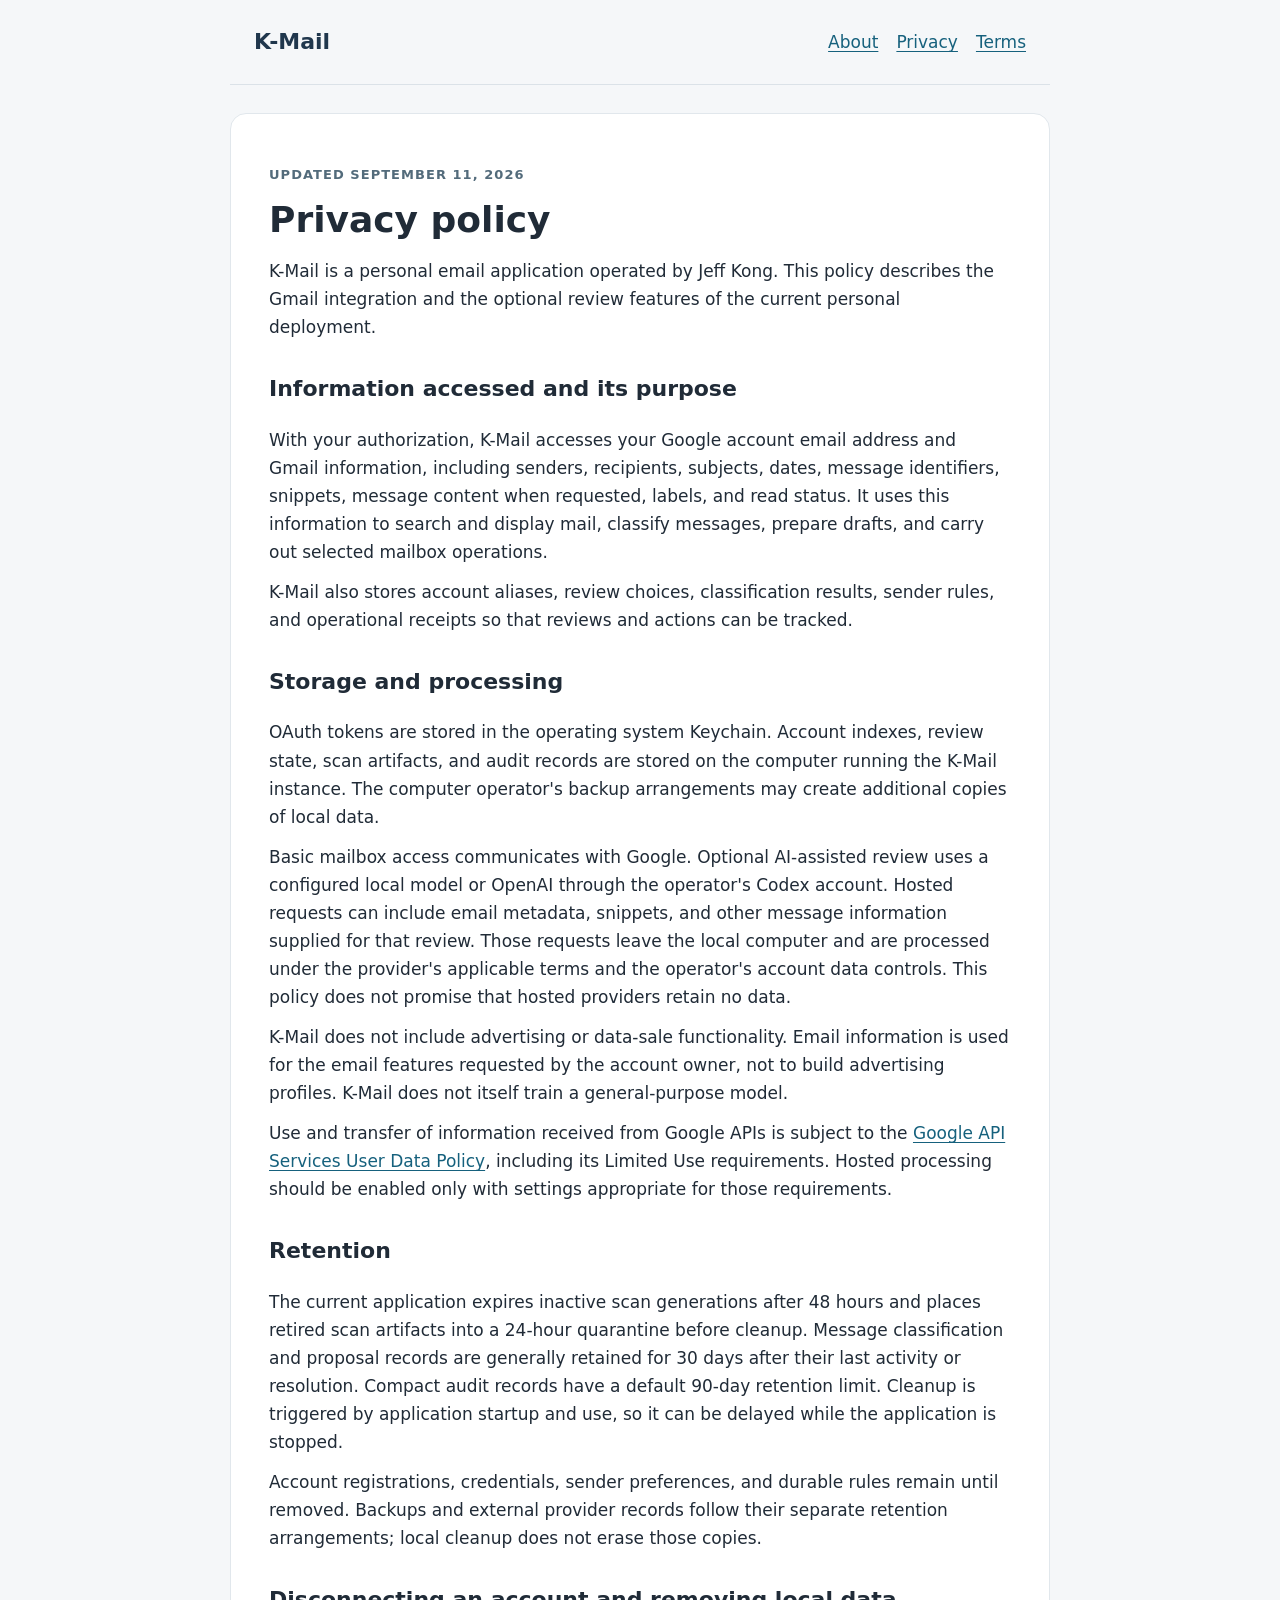
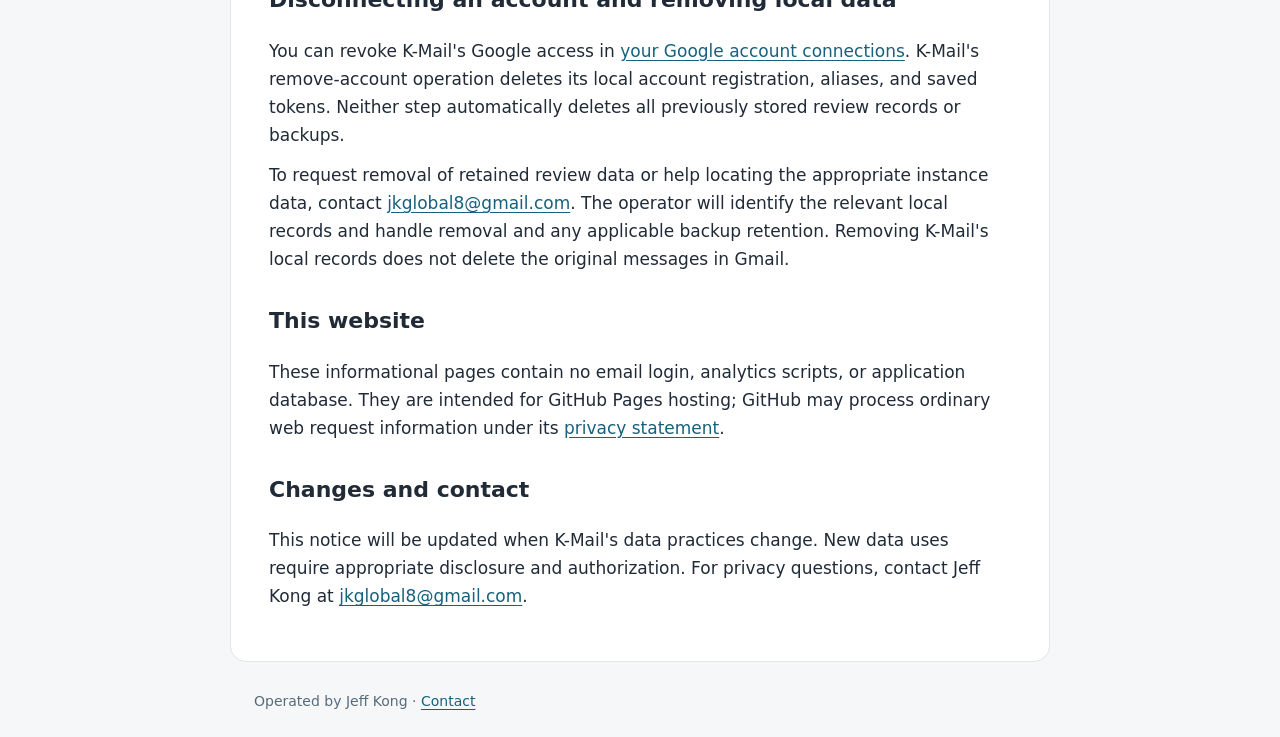
==== privacy.html @ c331290f "Publish K-Mail application information and policies" ====
<!doctype html>
<html lang="en"><head><meta charset="utf-8"><meta name="viewport" content="width=device-width,initial-scale=1"><title>K-Mail privacy policy</title><meta name="description" content="K-Mail personal email review: application information, privacy, and terms."><link rel="stylesheet" href="style.css"></head>
<body><header><a class="brand" href="index.html">K-Mail</a><nav aria-label="Main navigation"><a href="index.html">About</a><a href="privacy.html">Privacy</a><a href="terms.html">Terms</a></nav></header><main><p class="eyebrow">Updated September 11, 2026</p>
<h1>Privacy policy</h1>
<p>K-Mail is a personal email application operated by Jeff Kong. This policy describes the Gmail integration and the optional review features of the current personal deployment.</p>
<h2>Information accessed and its purpose</h2>
<p>With your authorization, K-Mail accesses your Google account email address and Gmail information, including senders, recipients, subjects, dates, message identifiers, snippets, message content when requested, labels, and read status. It uses this information to search and display mail, classify messages, prepare drafts, and carry out selected mailbox operations.</p>
<p>K-Mail also stores account aliases, review choices, classification results, sender rules, and operational receipts so that reviews and actions can be tracked.</p>
<h2>Storage and processing</h2>
<p>OAuth tokens are stored in the operating system Keychain. Account indexes, review state, scan artifacts, and audit records are stored on the computer running the K-Mail instance. The computer operator's backup arrangements may create additional copies of local data.</p>
<p>Basic mailbox access communicates with Google. Optional AI-assisted review uses a configured local model or OpenAI through the operator's Codex account. Hosted requests can include email metadata, snippets, and other message information supplied for that review. Those requests leave the local computer and are processed under the provider's applicable terms and the operator's account data controls. This policy does not promise that hosted providers retain no data.</p>
<p>K-Mail does not include advertising or data-sale functionality. Email information is used for the email features requested by the account owner, not to build advertising profiles. K-Mail does not itself train a general-purpose model.</p>
<p>Use and transfer of information received from Google APIs is subject to the <a href="https://developers.google.com/terms/api-services-user-data-policy">Google API Services User Data Policy</a>, including its Limited Use requirements. Hosted processing should be enabled only with settings appropriate for those requirements.</p>
<h2>Retention</h2>
<p>The current application expires inactive scan generations after 48 hours and places retired scan artifacts into a 24-hour quarantine before cleanup. Message classification and proposal records are generally retained for 30 days after their last activity or resolution. Compact audit records have a default 90-day retention limit. Cleanup is triggered by application startup and use, so it can be delayed while the application is stopped.</p>
<p>Account registrations, credentials, sender preferences, and durable rules remain until removed. Backups and external provider records follow their separate retention arrangements; local cleanup does not erase those copies.</p>
<h2>Disconnecting an account and removing local data</h2>
<p>You can revoke K-Mail's Google access in <a href="https://myaccount.google.com/connections">your Google account connections</a>. K-Mail's remove-account operation deletes its local account registration, aliases, and saved tokens. Neither step automatically deletes all previously stored review records or backups.</p>
<p>To request removal of retained review data or help locating the appropriate instance data, contact <a href="mailto:jkglobal8@gmail.com">jkglobal8@gmail.com</a>. The operator will identify the relevant local records and handle removal and any applicable backup retention. Removing K-Mail's local records does not delete the original messages in Gmail.</p>
<h2>This website</h2>
<p>These informational pages contain no email login, analytics scripts, or application database. They are intended for GitHub Pages hosting; GitHub may process ordinary web request information under its <a href="https://docs.github.com/en/site-policy/privacy-policies/github-general-privacy-statement">privacy statement</a>.</p>
<h2>Changes and contact</h2>
<p>This notice will be updated when K-Mail's data practices change. New data uses require appropriate disclosure and authorization. For privacy questions, contact Jeff Kong at <a href="mailto:jkglobal8@gmail.com">jkglobal8@gmail.com</a>.</p></main><footer>Operated by Jeff Kong · <a href="mailto:jkglobal8@gmail.com">Contact</a></footer></body></html>
---- style.css ----
*{box-sizing:border-box}body{margin:0;background:#f5f7f9;color:#202b37;font:17px/1.65 system-ui,-apple-system,sans-serif}header,main,footer{max-width:820px;margin:auto;padding:24px}header{display:flex;justify-content:space-between;align-items:center;border-bottom:1px solid #dbe2e8}header a.brand{font-size:22px;font-weight:750;text-decoration:none;color:#20374d}nav{display:flex;gap:18px}a{color:#16617d;text-underline-offset:3px}main{background:white;margin-top:28px;margin-bottom:28px;padding:38px;border:1px solid #e1e7ec;border-radius:16px}h1{font-size:36px;line-height:1.2;margin:0 0 16px}h2{font-size:22px;margin-top:30px}p{margin:12px 0}.eyebrow{font-size:13px;font-weight:700;letter-spacing:.08em;text-transform:uppercase;color:#536b7b}.lead{font-size:20px;color:#4b6070}.note{background:#edf5f8;border-left:3px solid #2182a1;padding:14px 18px}footer{font-size:14px;color:#586b79;padding-top:0}li{margin-bottom:8px}@media(max-width:600px){header{align-items:flex-start;gap:18px;flex-direction:column}nav{gap:15px;font-size:15px}main{border-radius:0;padding:26px 22px;margin-top:0}h1{font-size:31px}}
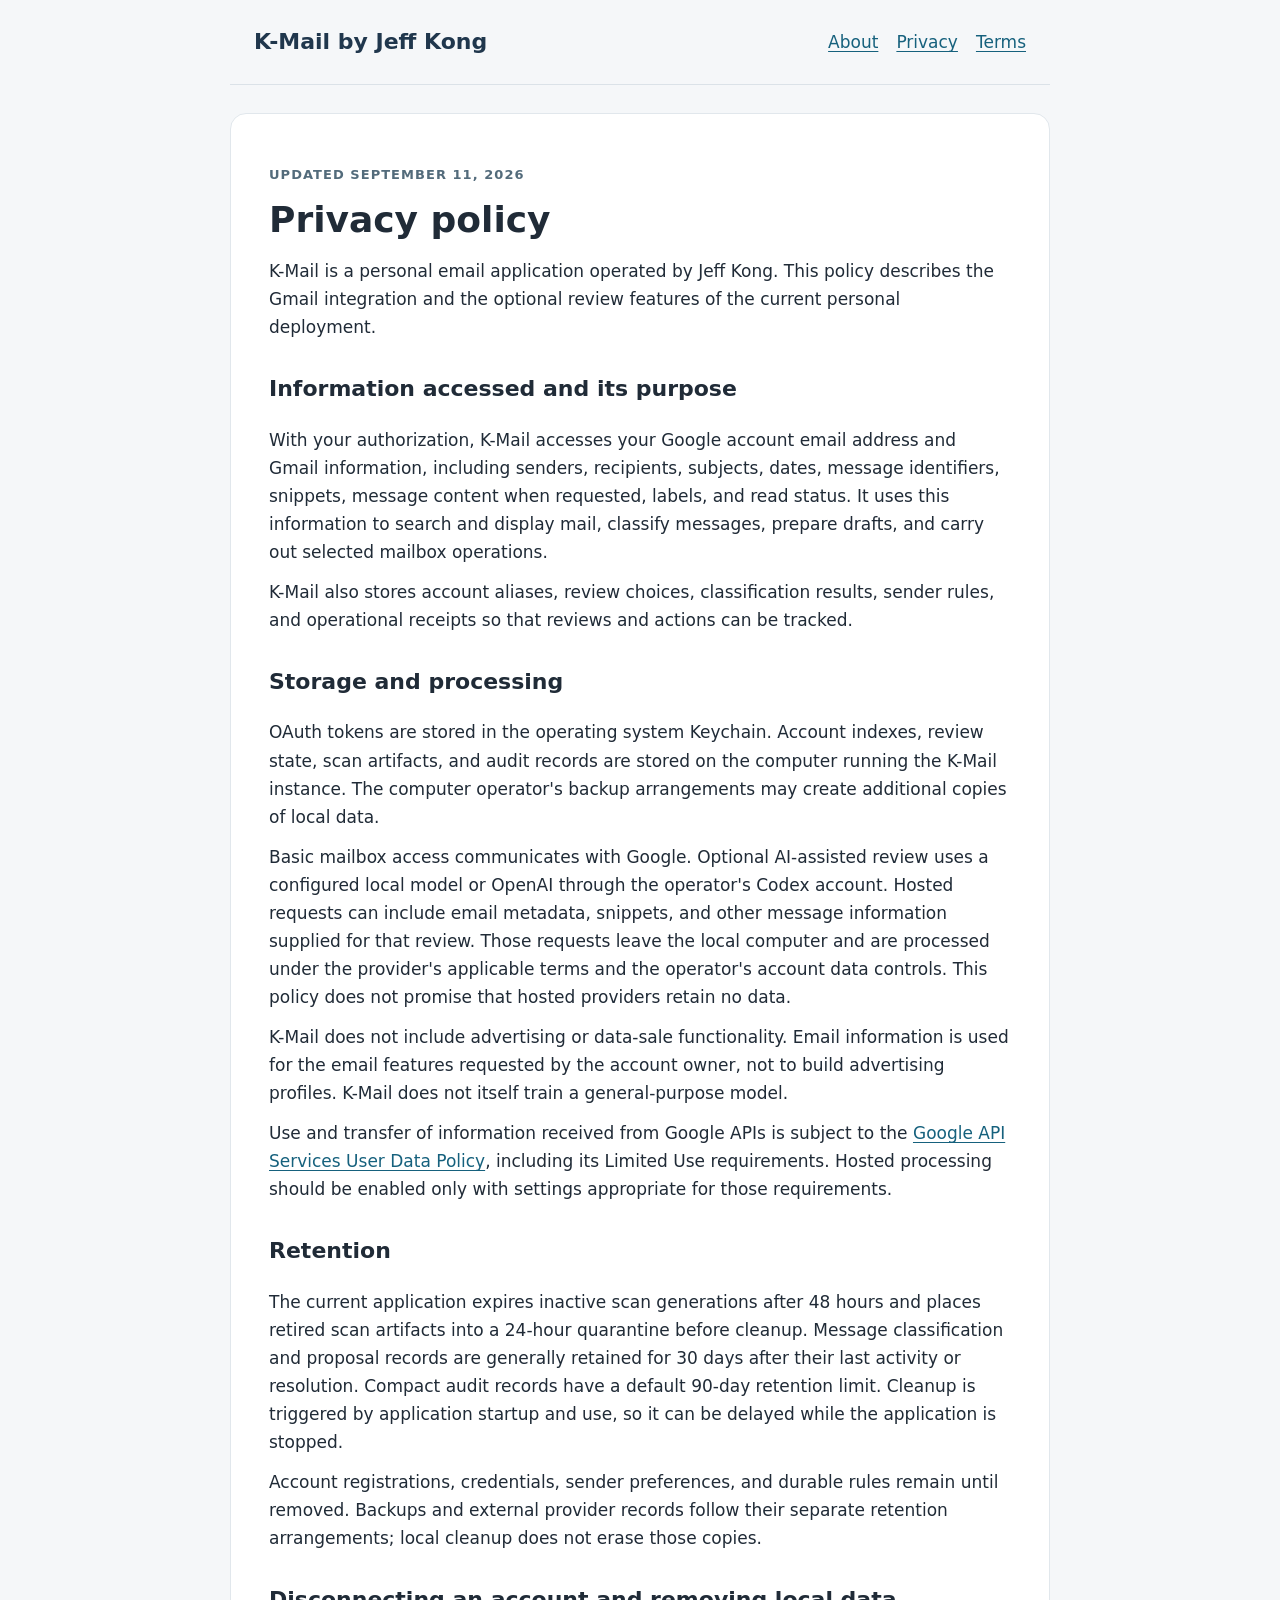
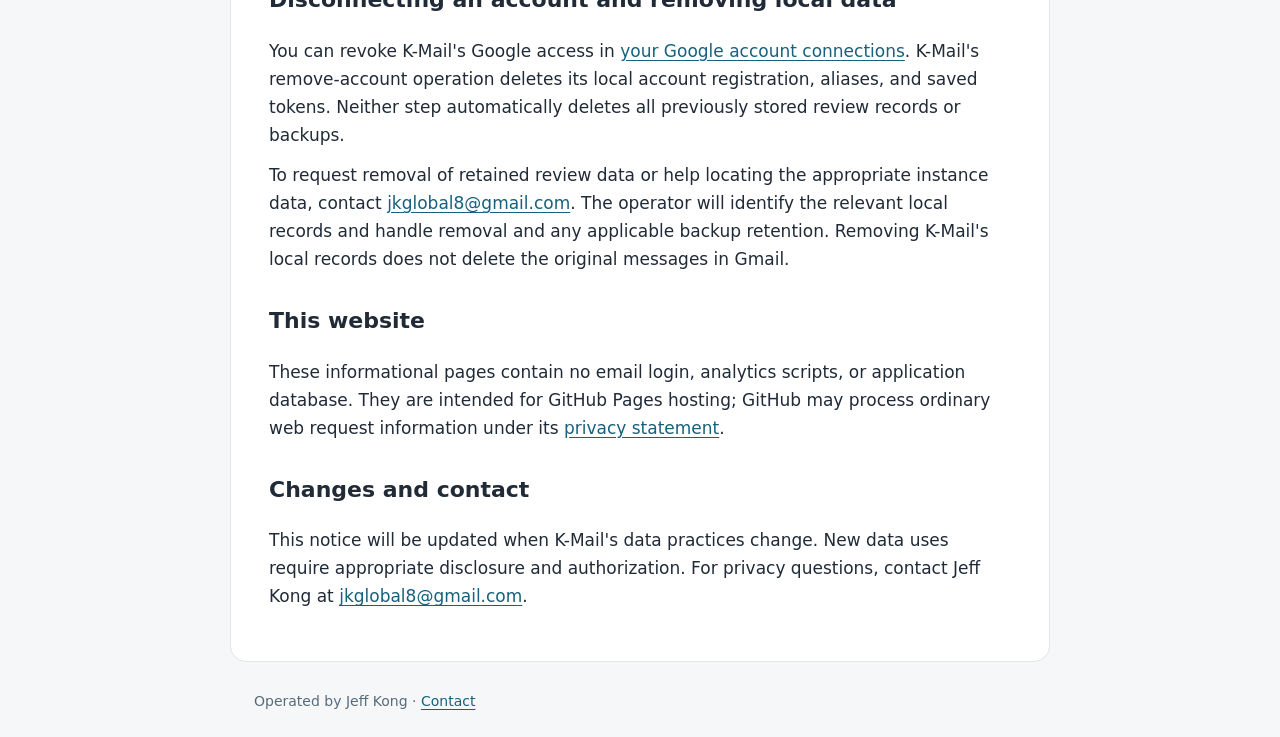
==== commit 590c045a: "Match accepted OAuth application display name" ====
--- a/privacy.html
+++ b/privacy.html
@@ -1,6 +1,6 @@
 <!doctype html>
 <html lang="en"><head><meta charset="utf-8"><meta name="viewport" content="width=device-width,initial-scale=1"><title>K-Mail privacy policy</title><meta name="description" content="K-Mail personal email review: application information, privacy, and terms."><link rel="stylesheet" href="style.css"></head>
-<body><header><a class="brand" href="index.html">K-Mail</a><nav aria-label="Main navigation"><a href="index.html">About</a><a href="privacy.html">Privacy</a><a href="terms.html">Terms</a></nav></header><main><p class="eyebrow">Updated September 11, 2026</p>
+<body><header><a class="brand" href="index.html">K-Mail by Jeff Kong</a><nav aria-label="Main navigation"><a href="index.html">About</a><a href="privacy.html">Privacy</a><a href="terms.html">Terms</a></nav></header><main><p class="eyebrow">Updated September 11, 2026</p>
 <h1>Privacy policy</h1>
 <p>K-Mail is a personal email application operated by Jeff Kong. This policy describes the Gmail integration and the optional review features of the current personal deployment.</p>
 <h2>Information accessed and its purpose</h2>
